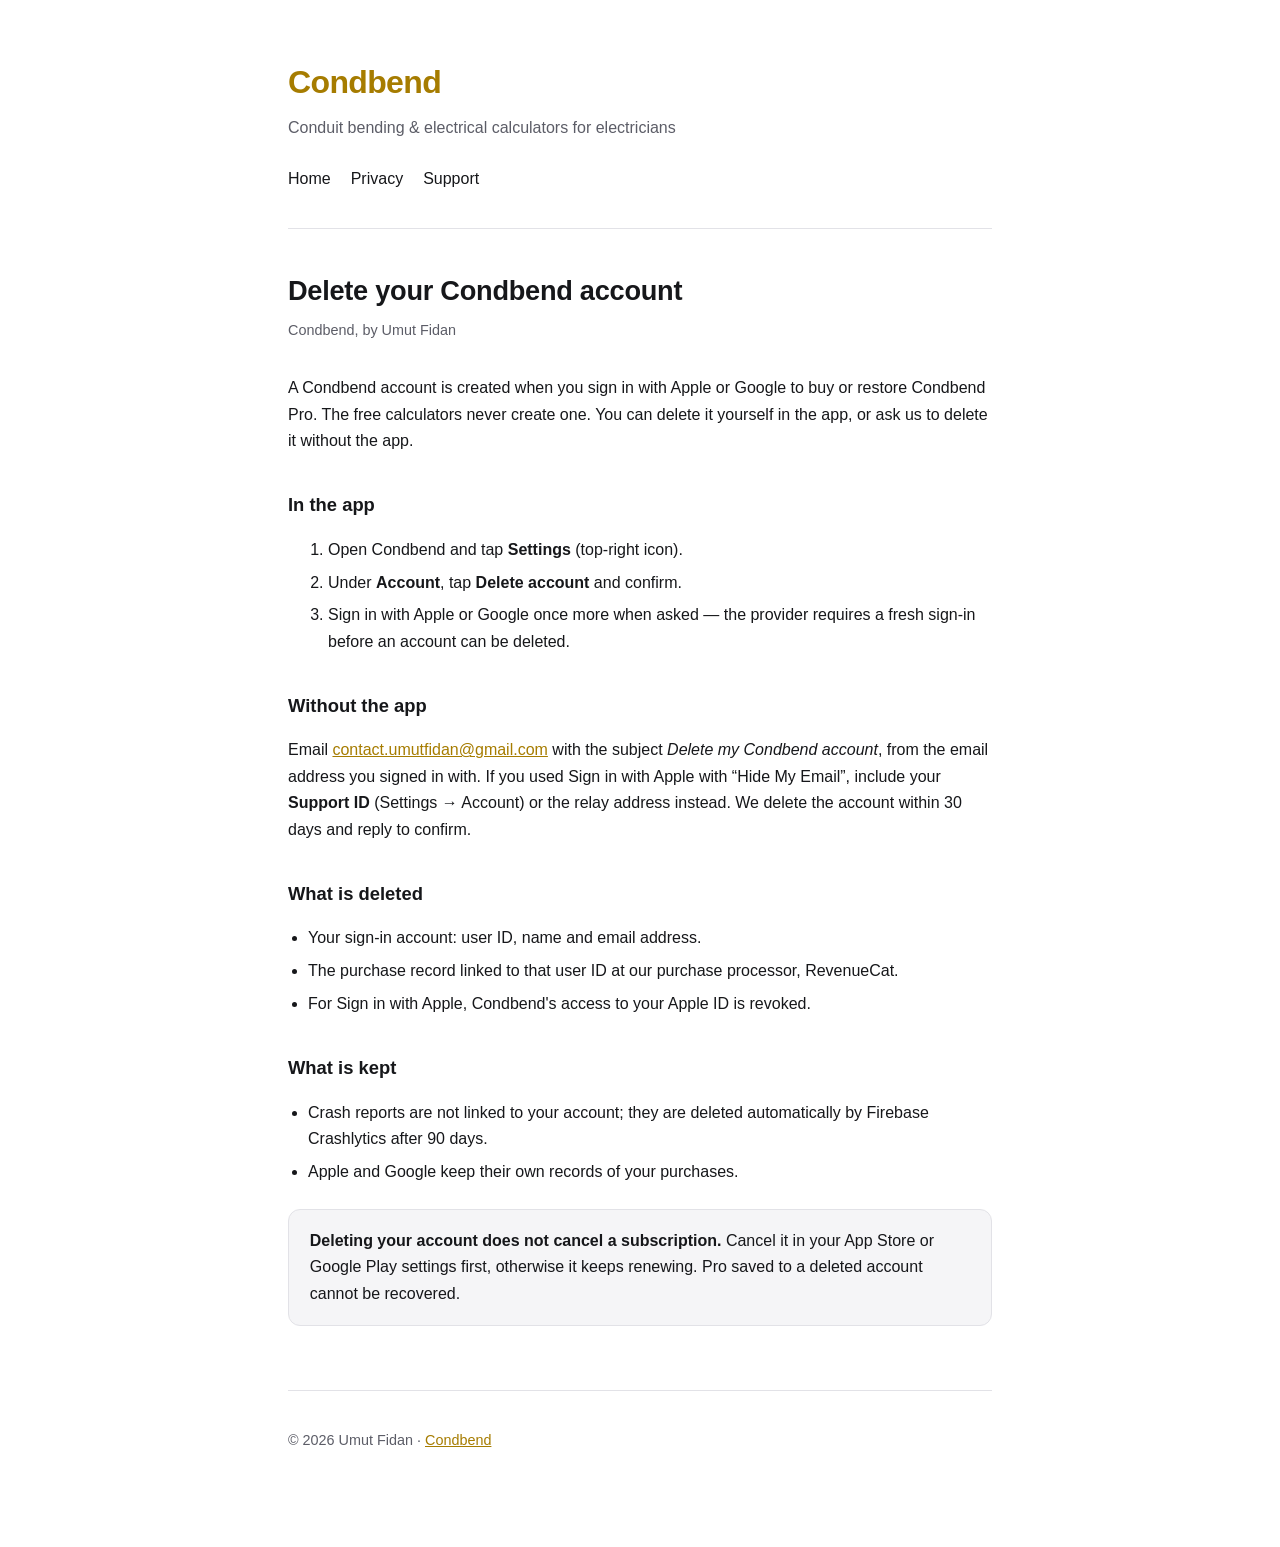
==== delete-account.html @ a52a1931 "Add account deletion page; update support for sign-in accounts Co-Authored-By: Claude Opus 5.5 (1M c" ====
<!doctype html>
<html lang="en">
<head>
<meta charset="utf-8">
<meta name="viewport" content="width=device-width, initial-scale=1">
<title>Delete your account — Condbend</title>
<link rel="stylesheet" href="style.css">
</head>
<body>
<div class="wrap">

<header>
  <p class="logo">Condbend</p>
  <p class="tagline">Conduit bending &amp; electrical calculators for electricians</p>
  <nav>
    <a href="index.html">Home</a>
    <a href="privacy.html">Privacy</a>
    <a href="support.html">Support</a>
  </nav>
</header>

<h1>Delete your Condbend account</h1>
<p class="updated">Condbend, by Umut Fidan</p>

<p>A Condbend account is created when you sign in with Apple or Google to buy or
restore Condbend Pro. The free calculators never create one. You can delete it
yourself in the app, or ask us to delete it without the app.</p>

<h2>In the app</h2>
<ol>
  <li>Open Condbend and tap <strong>Settings</strong> (top-right icon).</li>
  <li>Under <strong>Account</strong>, tap <strong>Delete account</strong> and confirm.</li>
  <li>Sign in with Apple or Google once more when asked — the provider requires
      a fresh sign-in before an account can be deleted.</li>
</ol>

<h2>Without the app</h2>
<p>Email <a href="mailto:contact.umutfidan@gmail.com?subject=Delete%20my%20Condbend%20account">contact.umutfidan@gmail.com</a>
with the subject <em>Delete my Condbend account</em>, from the email address you
signed in with. If you used Sign in with Apple with “Hide My Email”, include
your <strong>Support ID</strong> (Settings → Account) or the relay address
instead. We delete the account within 30 days and reply to confirm.</p>

<h2>What is deleted</h2>
<ul>
  <li>Your sign-in account: user ID, name and email address.</li>
  <li>The purchase record linked to that user ID at our purchase processor,
      RevenueCat.</li>
  <li>For Sign in with Apple, Condbend's access to your Apple ID is revoked.</li>
</ul>

<h2>What is kept</h2>
<ul>
  <li>Crash reports are not linked to your account; they are deleted
      automatically by Firebase Crashlytics after 90 days.</li>
  <li>Apple and Google keep their own records of your purchases.</li>
</ul>

<div class="card">
  <p><strong>Deleting your account does not cancel a subscription.</strong>
  Cancel it in your App Store or Google Play settings first, otherwise it keeps
  renewing. Pro saved to a deleted account cannot be recovered.</p>
</div>

<footer>
  <p>© 2026 Umut Fidan · <a href="index.html">Condbend</a></p>
</footer>

</div>
</body>
</html>
---- style.css ----
:root {
  --bg: #0d0d0f;
  --surface: #17181c;
  --text: #e9e9ec;
  --muted: #9b9ba4;
  --accent: #ffc400;
  --border: #26272e;
}

@media (prefers-color-scheme: light) {
  :root {
    --bg: #ffffff;
    --surface: #f5f5f7;
    --text: #16171a;
    --muted: #5c5d67;
    --accent: #a67c00;
    --border: #e2e2e7;
  }
}

* { box-sizing: border-box; }

body {
  margin: 0;
  padding: 0 1.25rem 5rem;
  background: var(--bg);
  color: var(--text);
  font: 16px/1.65 -apple-system, BlinkMacSystemFont, "Segoe UI", Roboto, sans-serif;
}

.wrap { max-width: 44rem; margin: 0 auto; }

header {
  padding: 3.5rem 0 2rem;
  border-bottom: 1px solid var(--border);
  margin-bottom: 2.5rem;
}

.logo {
  font-size: 2rem;
  font-weight: 700;
  letter-spacing: -0.02em;
  color: var(--accent);
  margin: 0;
}

.tagline { color: var(--muted); margin: 0.4rem 0 0; }

nav { margin-top: 1.5rem; display: flex; gap: 1.25rem; flex-wrap: wrap; }

nav a {
  color: var(--text);
  text-decoration: none;
  border-bottom: 2px solid transparent;
  padding-bottom: 2px;
}

nav a:hover, nav a[aria-current="page"] { border-bottom-color: var(--accent); }

h1 { font-size: 1.7rem; letter-spacing: -0.01em; margin: 0 0 0.35rem; }
h2 { font-size: 1.15rem; margin: 2.25rem 0 0.6rem; }

.updated { color: var(--muted); font-size: 0.9rem; margin: 0 0 2rem; }

a { color: var(--accent); }

ul { padding-left: 1.25rem; }
li { margin-bottom: 0.4rem; }

.card {
  background: var(--surface);
  border: 1px solid var(--border);
  border-radius: 12px;
  padding: 1.1rem 1.3rem;
  margin: 1.5rem 0;
}

.card p:first-child { margin-top: 0; }
.card p:last-child { margin-bottom: 0; }

footer {
  margin-top: 4rem;
  padding-top: 1.5rem;
  border-top: 1px solid var(--border);
  color: var(--muted);
  font-size: 0.9rem;
}
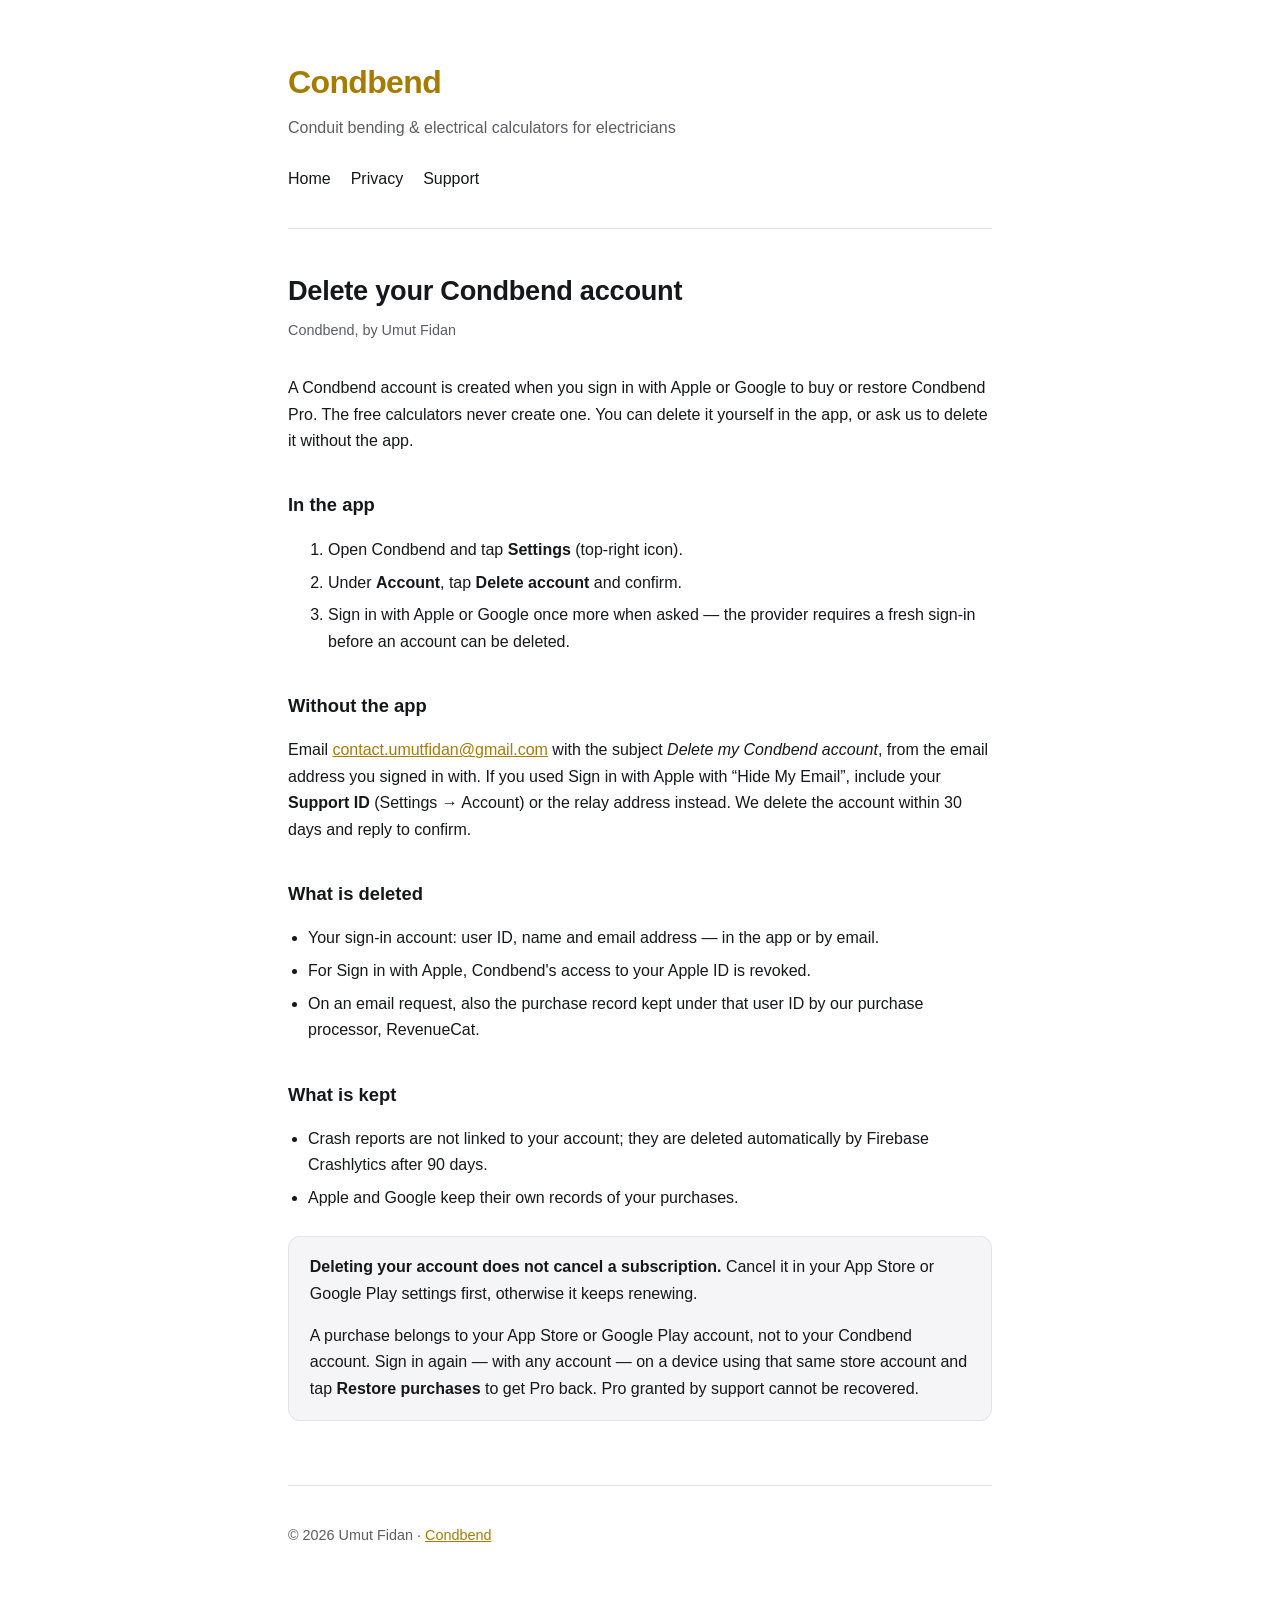
==== commit 249b2419: "Purchases survive account deletion via Restore; clarify what deletion removes Co-Authored-By: Claude" ====
--- a/delete-account.html
+++ b/delete-account.html
@@ -43,10 +43,11 @@
 
 <h2>What is deleted</h2>
 <ul>
-  <li>Your sign-in account: user ID, name and email address.</li>
-  <li>The purchase record linked to that user ID at our purchase processor,
-      RevenueCat.</li>
+  <li>Your sign-in account: user ID, name and email address — in the app or by
+      email.</li>
   <li>For Sign in with Apple, Condbend's access to your Apple ID is revoked.</li>
+  <li>On an email request, also the purchase record kept under that user ID by
+      our purchase processor, RevenueCat.</li>
 </ul>
 
 <h2>What is kept</h2>
@@ -59,7 +60,11 @@
 <div class="card">
   <p><strong>Deleting your account does not cancel a subscription.</strong>
   Cancel it in your App Store or Google Play settings first, otherwise it keeps
-  renewing. Pro saved to a deleted account cannot be recovered.</p>
+  renewing.</p>
+  <p>A purchase belongs to your App Store or Google Play account, not to your
+  Condbend account. Sign in again — with any account — on a device using that
+  same store account and tap <strong>Restore purchases</strong> to get Pro back.
+  Pro granted by support cannot be recovered.</p>
 </div>
 
 <footer>
